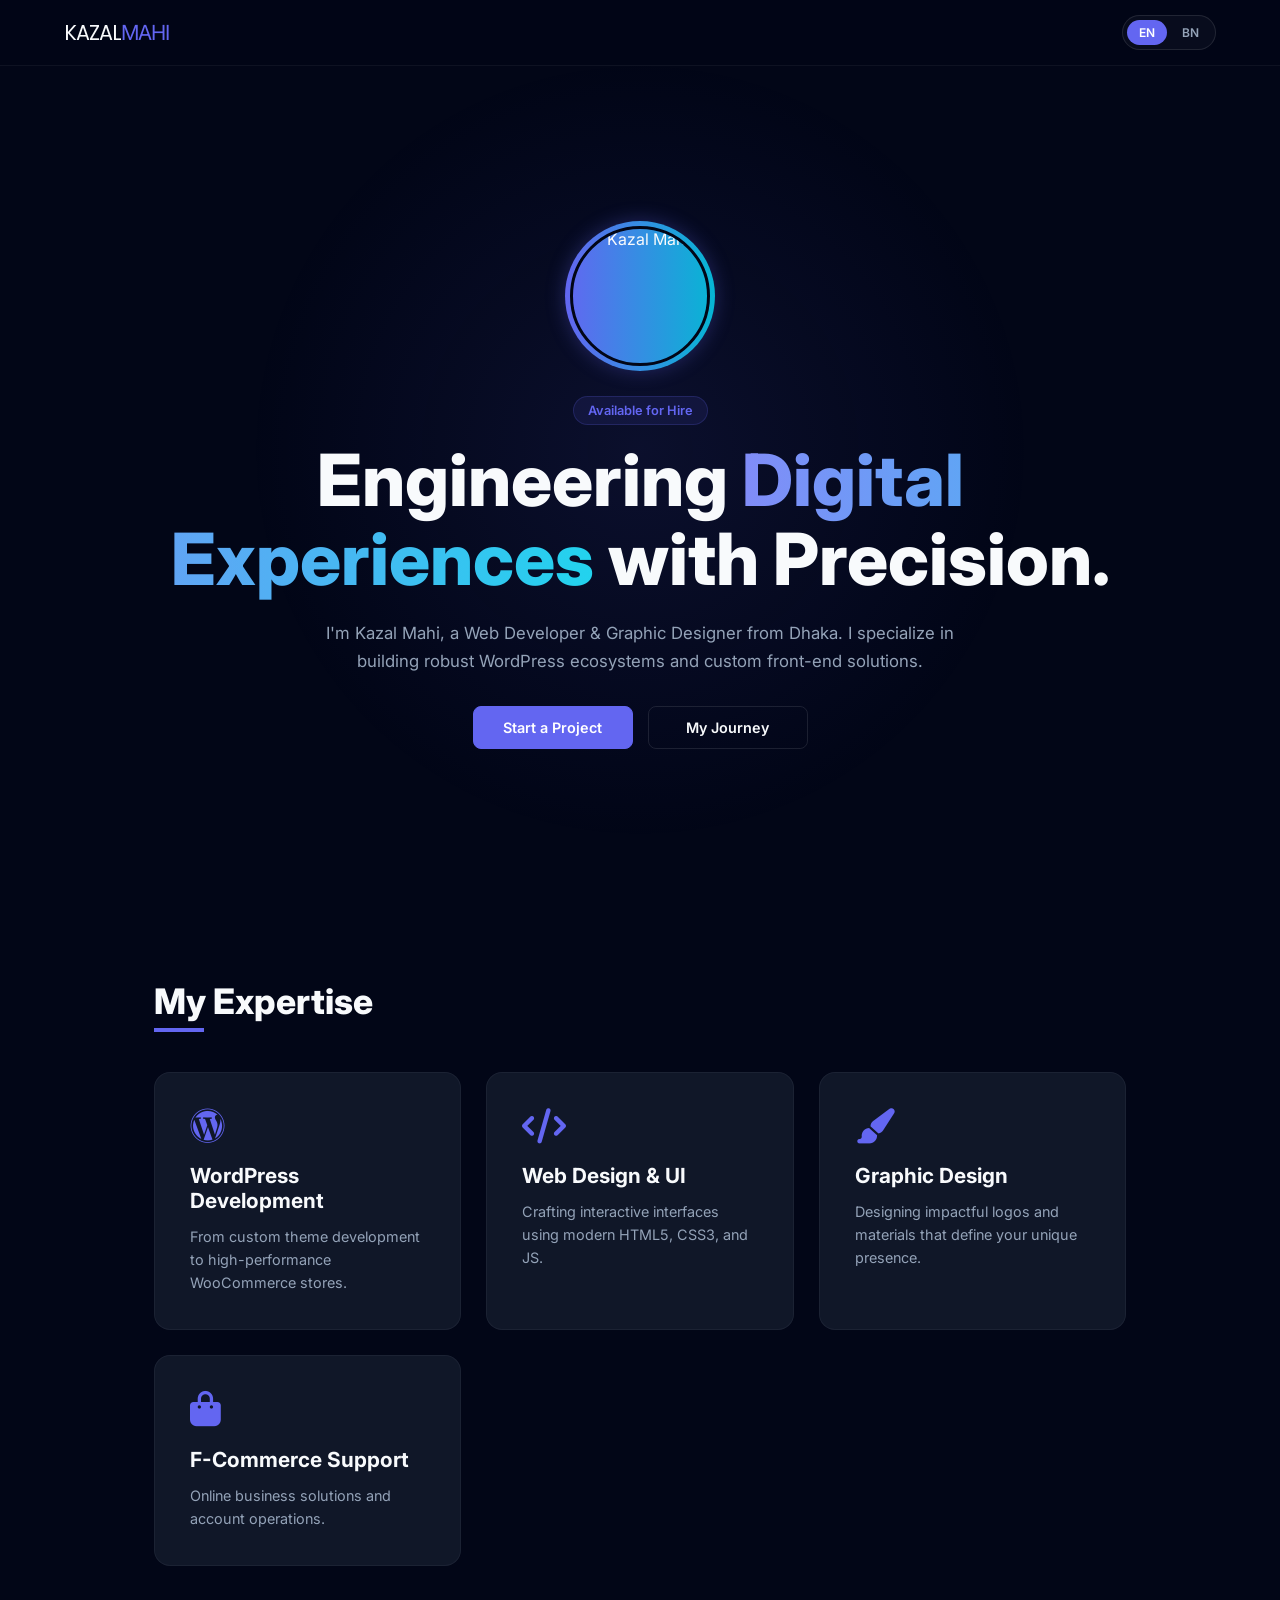
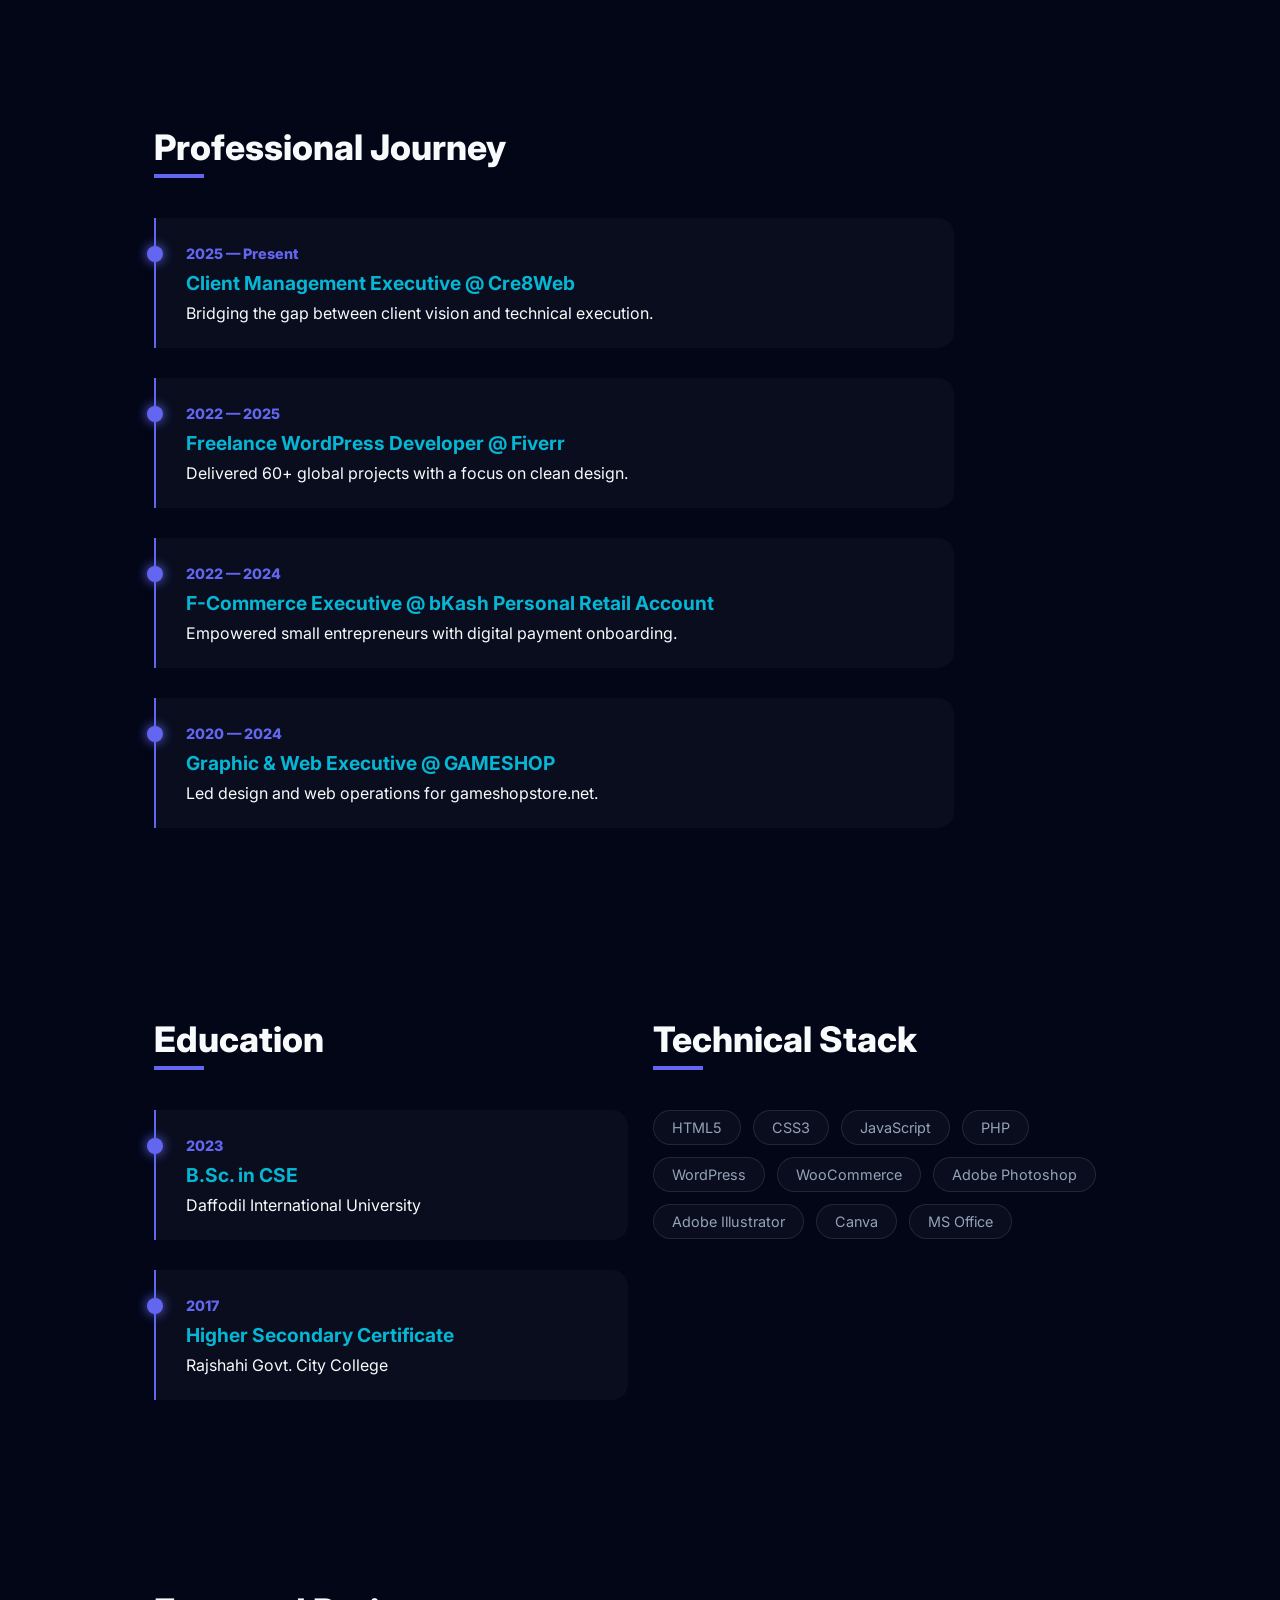
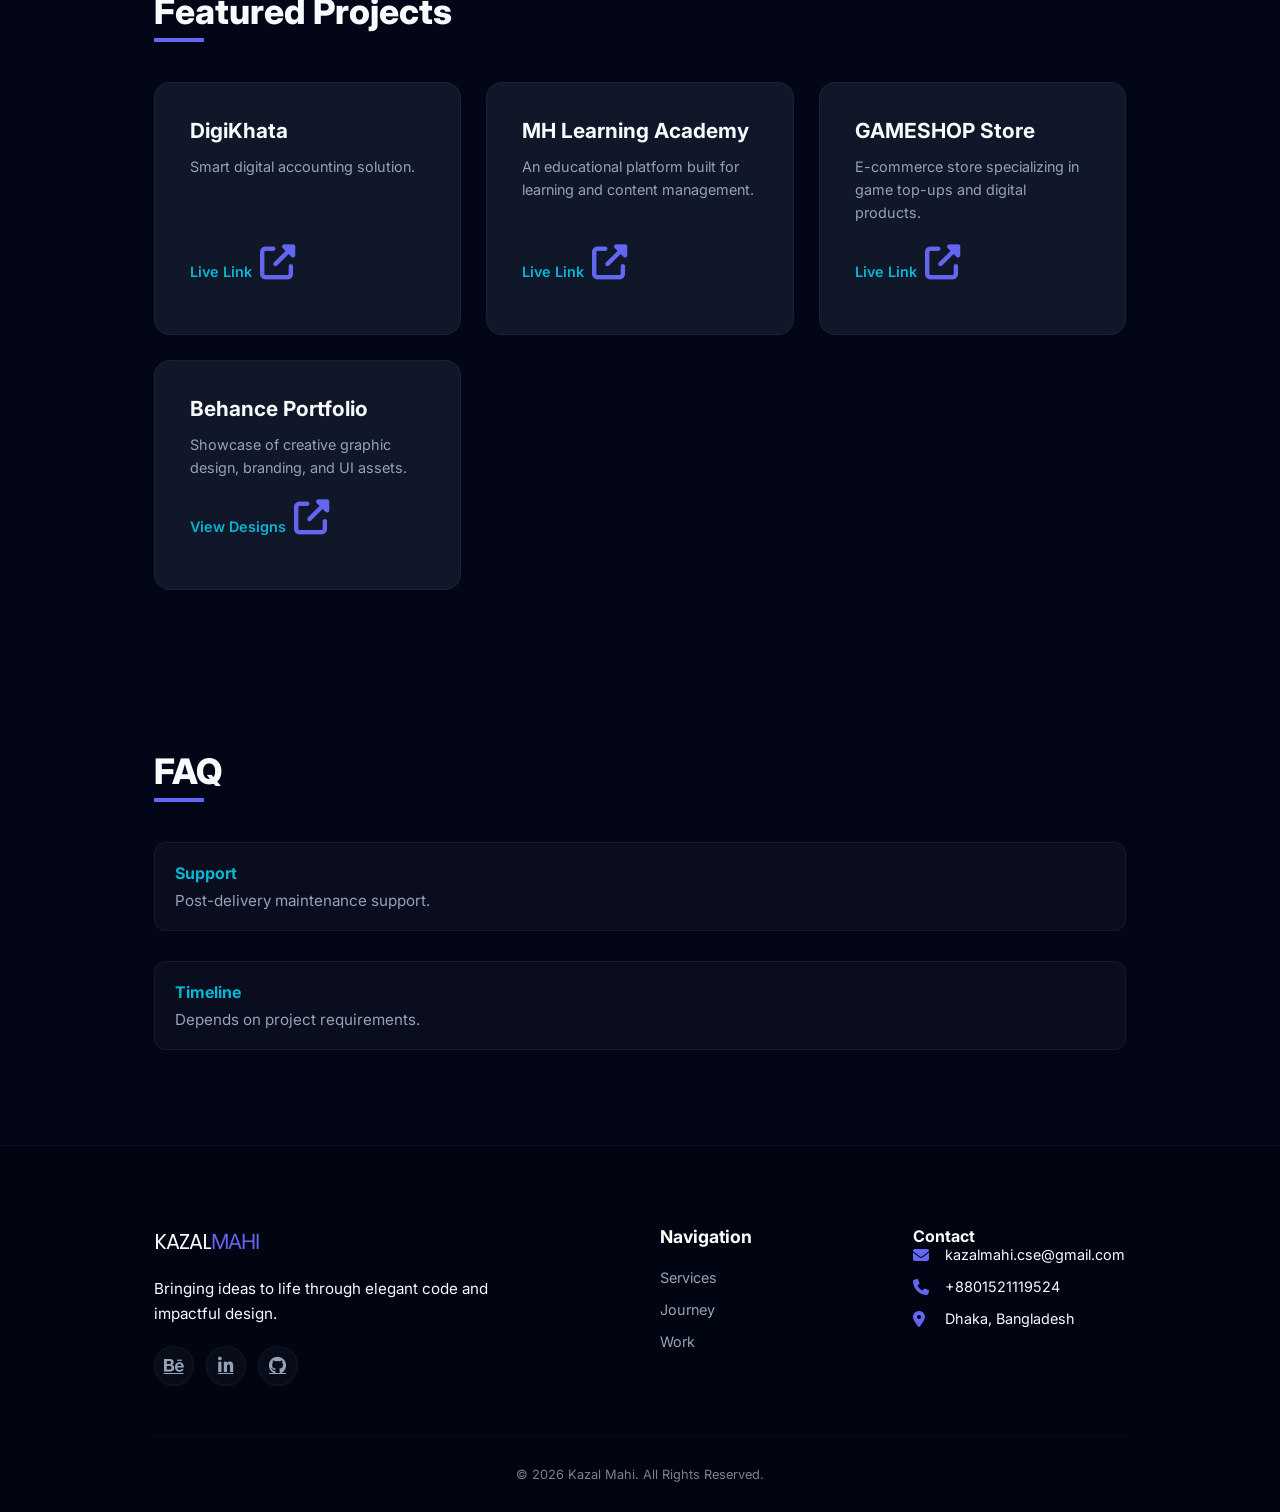
==== index.html @ 957ae542 "Update index.html" ====
<!DOCTYPE html>
<html lang="en">
<head>
    <meta charset="UTF-8">
    <meta name="viewport" content="width=device-width, initial-scale=1.0">
    <title>Kazal Mahi | Full-Stack Web Developer & Designer</title>
    <link rel="stylesheet" href="https://cdnjs.cloudflare.com/ajax/libs/font-awesome/6.4.0/css/all.min.css">
    <style>
        @import url('https://fonts.googleapis.com/css2?family=Inter:wght@300;400;600;800&family=Poppins:wght@700&display=swap');

        :root {
            --primary: #6366f1;
            --accent: #06b6d4;
            --bg-deep: #020617;
            --bg-card: rgba(30, 41, 59, 0.5);
            --text-main: #f8fafc;
            --text-dim: #94a3b8;
            --glass: rgba(255, 255, 255, 0.03);
        }

        * { margin: 0; padding: 0; box-sizing: border-box; font-family: 'Inter', sans-serif; }
        body { background-color: var(--bg-deep); color: var(--text-main); overflow-x: hidden; scroll-behavior: smooth; }

        .bg-glow {
            position: fixed; top: 0; left: 0; width: 100%; height: 100%;
            background: radial-gradient(circle at 50% 50%, rgba(99, 102, 241, 0.1) 0%, transparent 50%);
            z-index: -1; pointer-events: none;
        }

        /* --- Navigation --- */
        nav {
            position: fixed; top: 0; width: 100%; padding: 15px 5%;
            display: flex; justify-content: space-between; align-items: center;
            background: rgba(2, 6, 23, 0.9); backdrop-filter: blur(12px);
            z-index: 1000; border-bottom: 1px solid rgba(255, 255, 255, 0.05);
        }

        .logo { font-family: 'Poppins', sans-serif; font-size: 1.3rem; letter-spacing: -1px; }
        .logo span { color: var(--primary); }

        .lang-toggle { display: flex; gap: 3px; background: var(--glass); padding: 4px; border-radius: 30px; border: 1px solid rgba(255,255,255,0.1); }
        .lang-toggle button {
            background: none; border: none; color: var(--text-dim);
            padding: 5px 12px; border-radius: 25px; cursor: pointer;
            font-weight: 600; font-size: 0.75rem; transition: 0.3s;
        }
        .lang-toggle button.active { background: var(--primary); color: white; }

        /* --- Hero Section --- */
        .hero { min-height: 100vh; display: flex; flex-direction: column; justify-content: center; align-items: center; text-align: center; padding: 120px 8% 50px; }
        
        .photo-frame {
            width: 150px; height: 150px;
            border-radius: 50%;
            padding: 5px;
            background: linear-gradient(to right, var(--primary), var(--accent));
            box-shadow: 0 0 20px rgba(99, 102, 241, 0.3);
            margin-bottom: 25px;
            transition: 0.3s;
            overflow: hidden;
            display: flex; justify-content: center; align-items: center;
        }
        .photo-frame:hover { transform: scale(1.05) rotate(3deg); box-shadow: 0 0 30px rgba(99, 102, 241, 0.5); }
        .photo-frame img { width: 100%; height: 100%; border-radius: 50%; object-fit: cover; border: 3px solid var(--bg-deep); }

        .hero span.badge {
            background: rgba(99, 102, 241, 0.1); color: var(--primary);
            padding: 6px 14px; border-radius: 50px; font-weight: 600; font-size: 0.8rem;
            margin-bottom: 15px; border: 1px solid rgba(99, 102, 241, 0.2);
        }
        .hero h1 { font-size: clamp(2.2rem, 8vw, 4.5rem); line-height: 1.1; font-weight: 800; margin-bottom: 20px; }
        .gradient-text { background: linear-gradient(to right, #818cf8, #22d3ee); -webkit-background-clip: text; -webkit-text-fill-color: transparent; }
        .hero p { color: var(--text-dim); max-width: 650px; font-size: 1.05rem; margin-bottom: 30px; line-height: 1.7; }

        .btn-group { display: flex; flex-wrap: wrap; gap: 15px; justify-content: center; }
        .btn { padding: 12px 28px; border-radius: 8px; font-weight: 600; text-decoration: none; transition: 0.3s; font-size: 0.9rem; text-align: center; }
        .btn-main { background: var(--primary); color: white; border: 1px solid var(--primary); min-width: 160px; }
        .btn-outline { border: 1px solid rgba(255,255,255,0.1); color: var(--text-main); min-width: 160px; }
        .btn:hover { transform: translateY(-3px); box-shadow: 0 10px 20px rgba(99, 102, 241, 0.1); }

        /* --- Responsive Grid Adjustments --- */
        section { padding: 80px 8%; }
        h2.sec-title { font-size: 2.2rem; margin-bottom: 50px; font-weight: 800; position: relative; }
        h2.sec-title::after { content: ''; position: absolute; bottom: -10px; left: 0; width: 50px; height: 4px; background: var(--primary); }

        .grid { display: grid; grid-template-columns: repeat(auto-fit, minmax(280px, 1fr)); gap: 25px; }

        .card {
            background: var(--bg-card); padding: 35px; border-radius: 16px;
            border: 1px solid rgba(255,255,255,0.05); transition: 0.4s;
            display: flex; flex-direction: column; text-align: left;
        }
        .card:hover { border-color: var(--primary); transform: translateY(-8px); background: rgba(99, 102, 241, 0.05); }
        .card i { font-size: 2.2rem; color: var(--primary); margin-bottom: 20px; }
        .card h3 { font-size: 1.3rem; margin-bottom: 12px; color: var(--text-main); }
        .card p { color: var(--text-dim); font-size: 0.9rem; line-height: 1.6; flex-grow: 1; }
        .card-link { color: var(--accent); text-decoration: none; font-weight: 600; margin-top: 20px; font-size: 0.9rem; display: flex; align-items: center; gap: 8px; }

        .timeline { position: relative; max-width: 800px; }
        .time-box {
            padding: 25px 30px; border-left: 2px solid var(--primary);
            margin-bottom: 30px; background: var(--glass); border-radius: 0 16px 16px 0;
            position: relative;
        }
        .time-box::before {
            content: ''; position: absolute; left: -9px; top: 28px;
            width: 16px; height: 16px; background: var(--primary); border-radius: 50%;
            box-shadow: 0 0 12px var(--primary);
        }
        .time-box span.year { color: var(--primary); font-weight: 800; font-size: 0.9rem; }
        .time-box h4 { font-size: 1.2rem; margin: 8px 0; color: var(--accent); }

        .skills-container { display: flex; flex-wrap: wrap; gap: 12px; }
        .skill-tag { 
            background: var(--glass); border: 1px solid rgba(255,255,255,0.1); 
            padding: 8px 18px; border-radius: 50px; font-size: 0.9rem; color: var(--text-dim);
            transition: 0.3s;
        }
        .skill-tag:hover { border-color: var(--primary); color: white; background: rgba(99, 102, 241, 0.1); }

        /* --- FAQ Section --- */
        .faq-container { display: grid; gap: 15px; }
        .faq-item { background: var(--glass); padding: 20px; border-radius: 12px; margin-bottom: 15px; border: 1px solid rgba(255,255,255,0.05); }
        .faq-item h4 { color: var(--accent); margin-bottom: 8px; }
        .faq-item p { color: var(--text-dim); font-size: 0.95rem; }

        footer { background-color: #010411; padding: 80px 8% 30px; border-top: 1px solid rgba(255, 255, 255, 0.05); }
        .footer-grid { display: grid; grid-template-columns: repeat(auto-fit, minmax(200px, 1fr)); gap: 40px; margin-bottom: 50px; }
        .footer-about { grid-column: span 2; }
        .footer-about p { font-size: 0.95rem; line-height: 1.6; margin: 20px 0; max-width: 400px; }
        .footer-links h4 { color: white; margin-bottom: 20px; font-size: 1.1rem; }
        .footer-links ul { list-style: none; }
        .footer-links ul li { margin-bottom: 12px; }
        .footer-links ul li a { color: var(--text-dim); text-decoration: none; font-size: 0.9rem; transition: 0.3s; }
        .footer-links ul li a:hover { color: var(--primary); padding-left: 5px; }
        
        .contact-info p { display: flex; align-items: center; gap: 12px; margin-bottom: 15px; font-size: 0.9rem; }
        .contact-info i { color: var(--primary); font-size: 1rem; width: 20px; }

        .socials { display: flex; gap: 12px; margin-top: 20px; }
        .socials a {
            color: var(--text-dim); font-size: 1.1rem; width: 40px; height: 40px;
            border-radius: 50%; background: var(--glass); display: flex;
            align-items: center; justify-content: center; transition: 0.3s;
            border: 1px solid rgba(255,255,255,0.05);
        }
        .socials a:hover { background: var(--primary); color: white; transform: translateY(-3px); }

        .footer-bottom { text-align: center; padding-top: 30px; border-top: 1px solid rgba(255, 255, 255, 0.05); font-size: 0.8rem; opacity: 0.5; }

        /* --- MEDIA QUERIES (রেসপন্সিভনেস নিশ্চিত করার জন্য) --- */
        @media (min-width: 1024px) {
            .hero, section, footer { padding-left: 12%; padding-right: 12%; }
        }

        @media (max-width: 768px) {
            section { padding: 60px 6%; }
            .hero { padding-top: 100px; }
            .hero h1 { font-size: 2.5rem; }
            .hero p { font-size: 1rem; }
            .photo-frame { width: 130px; height: 130px; }
            .btn { width: 100%; min-width: unset; }
            .btn-group { flex-direction: column; width: 100%; max-width: 300px; }
            .footer-about { grid-column: span 1; }
            .footer-grid { grid-template-columns: 1fr; gap: 30px; }
            h2.sec-title { font-size: 1.8rem; }
        }

        @media (max-width: 480px) {
            nav { padding: 15px 4%; }
            .logo { font-size: 1.1rem; }
            .card { padding: 25px; }
            .time-box { padding: 20px 20px; }
        }
    </style>
</head>
<body>

    <div class="bg-glow"></div>

    <nav>
        <div class="logo">KAZAL<span>MAHI</span></div>
        <div class="lang-toggle">
            <button id="btn-en" class="active">EN</button>
            <button id="btn-bn">BN</button>
        </div>
    </nav>

    <section class="hero">
        <div class="photo-frame">
            <img src="https://i.postimg.cc/g2x5xKJd/Kazal_Mahi.webp" alt="Kazal Mahi">
        </div>
        <span class="badge" data-en="Available for Hire" data-bn="কাজের জন্য উপলব্ধ">Available for Hire</span>
        <h1 data-en="Engineering <span class='gradient-text'>Digital Experiences</span> with Precision." 
            data-bn="নির্ভুলতার সাথে <span class='gradient-text'>ডিজিটাল অভিজ্ঞতা</span> তৈরি করছি।">
            Engineering <span class='gradient-text'>Digital Experiences</span> with Precision.
        </h1>
        <p data-en="I'm Kazal Mahi, a Web Developer & Graphic Designer from Dhaka. I specialize in building robust WordPress ecosystems and custom front-end solutions."
           data-bn="আমি কাজল মাহি, ঢাকা ভিত্তিক একজন ওয়েব ডেভেলপার এবং গ্রাফিক ডিজাইনার। আমি শক্তিশালী ওয়ার্ডপ্রেস ইকোসিস্টেম এবং কাস্টম ফ্রন্ট-এন্ড সলিউশন তৈরিতে বিশেষজ্ঞ।">
            I'm Kazal Mahi, a Web Developer & Graphic Designer from Dhaka. I specialize in building robust WordPress ecosystems and custom front-end solutions.
        </p>
        <div class="btn-group">
            <a href="#contact" class="btn btn-main" data-en="Start a Project" data-bn="প্রজেক্ট শুরু করুন">Start a Project</a>
            <a href="#experience" class="btn btn-outline" data-en="My Journey" data-bn="আমার যাত্রা">My Journey</a>
        </div>
    </section>

    <section id="services">
        <h2 class="sec-title" data-en="My Expertise" data-bn="আমার দক্ষতা">My Expertise</h2>
        <div class="grid">
            <div class="card">
                <i class="fab fa-wordpress"></i>
                <h3 data-en="WordPress Development" data-bn="ওয়ার্ডপ্রেস ডেভেলপমেন্ট">WordPress Development</h3>
                <p data-en="Custom theme development, customization, and high-performance WooCommerce stores." data-bn="কাস্টম থিম ডেভেলপমেন্ট, কাস্টমাইজেশন এবং হাই-পারফরম্যান্স উ-কমার্স স্টোর তৈরি।">From custom theme development to high-performance WooCommerce stores.</p>
            </div>
            <div class="card">
                <i class="fas fa-code"></i>
                <h3 data-en="Web Design & UI" data-bn="ওয়েব ডিজাইন ও ইউআই">Web Design & UI</h3>
                <p data-en="Responsive interfaces using HTML5, CSS3, and JavaScript with modern design trends." data-bn="এইচটিএমএল, সিএসএস এবং জাভাস্ক্রিপ্ট ব্যবহার করে আধুনিক ট্রেন্ড অনুযায়ী রেসপন্সিভ ডিজাইন।">Crafting interactive interfaces using modern HTML5, CSS3, and JS.</p>
            </div>
            <div class="card">
                <i class="fas fa-paint-brush"></i>
                <h3 data-en="Graphic Design" data-bn="গ্রাফিক ডিজাইন">Graphic Design</h3>
                <p data-en="Designing logos, social media banners, and impactful branding identities." data-bn="লোগো, সোশ্যাল মিডিয়া ব্যানার এবং ব্র্যান্ডিং আইডেন্টিটি ডিজাইন।">Designing impactful logos and materials that define your unique presence.</p>
            </div>
            <div class="card">
                <i class="fas fa-shopping-bag"></i>
                <h3 data-en="F-Commerce Support" data-bn="এফ-কমার্স সাপোর্ট">F-Commerce Support</h3>
                <p data-en="Online business solutions, account operations & Facebook Ads management." data-bn="অনলাইন ব্যবসার সমাধান, অ্যাকাউন্ট পরিচালনা এবং ফেসবুক বিজ্ঞাপন ব্যবস্থাপনা।">Online business solutions and account operations.</p>
            </div>
        </div>
    </section>

    <section id="experience">
        <h2 class="sec-title" data-en="Professional Journey" data-bn="পেশাদার যাত্রা">Professional Journey</h2>
        <div class="timeline">
            <div class="time-box">
                <span class="year">2025 — Present</span>
                <h4 data-en="Client Management Executive @ Cre8Web" data-bn="ক্লায়েন্ট ম্যানেজমেন্ট এক্সিকিউটিভ @ Cre8Web">Client Management Executive @ Cre8Web</h4>
                <p data-en="Bridging the gap between client vision and technical execution." data-bn="ক্লায়েন্টের পরিকল্পনা এবং টেকনিক্যাল টিমের কাজের মধ্যে সমন্বয়।">Bridging the gap between client vision and technical execution.</p>
            </div>
            <div class="time-box">
                <span class="year">2022 — 2025</span>
                <h4 data-en="Freelance WordPress Developer @ Fiverr" data-bn="ফ্রিল্যান্স ওয়ার্ডপ্রেস ডেভেলপার @ ফাইভার">Freelance WordPress Developer @ Fiverr</h4>
                <p data-en="Delivered 100+ global projects with a focus on clean design." data-bn="ক্লিন ডিজাইনের ওপর ফোকাস করে ৬০+ বৈশ্বিক প্রোজেক্ট সম্পন্ন করেছি।">Delivered 60+ global projects with a focus on clean design.</p>
            </div>
            <div class="time-box">
                <span class="year">2022 — 2024</span>
                <h4 data-en="F-Commerce Executive @ bKash Personal Retail Account" data-bn="এফ-কমার্স এক্সিকিউটিভ @ বিকাশ">F-Commerce Executive @ bKash Personal Retail Account</h4>
                <p data-en="Empowered small entrepreneurs with digital payment onboarding." data-bn="ক্ষুদ্র উদ্যোক্তাদের ডিজিটাল পেমেন্ট সেটআপে সরাসরি সহায়তা করেছি।">Empowered small entrepreneurs with digital payment onboarding.</p>
            </div>
            <div class="time-box">
                <span class="year">2020 — 2024</span>
                <h4 data-en="Graphic & Web Executive @ GAMESHOP" data-bn="গ্রাফিক ও ওয়েব এক্সিকিউটিভ @ গেমশপ">Graphic & Web Executive @ GAMESHOP</h4>
                <p data-en="Led design and web operations for gameshopstore.net." data-bn="গেমশপ স্টোরের ডিজাইন এবং ওয়েব অপারেশন পরিচালনা।">Led design and web operations for gameshopstore.net.</p>
            </div>
        </div>
    </section>

    <section id="education">
        <div class="grid">
            <div class="edu-side">
                <h2 class="sec-title" data-en="Education" data-bn="শিক্ষা">Education</h2>
                <div class="time-box">
                    <span class="year">2023</span>
                    <h4 data-en="B.Sc. in CSE" data-bn="বি.এস.সি ইন সিএসই">B.Sc. in CSE</h4>
                    <p>Daffodil International University</p>
                </div>
                <div class="time-box">
                    <span class="year">2017</span>
                    <h4 data-en="Higher Secondary Certificate" data-bn="উচ্চ মাধ্যমিক সার্টিফিকেট">Higher Secondary Certificate</h4>
                    <p>Rajshahi Govt. City College</p>
                </div>
            </div>
            <div class="skill-side">
                <h2 class="sec-title" data-en="Technical Stack" data-bn="টেকনিক্যাল স্কিল">Technical Stack</h2>
                <div class="skills-container">
                    <span class="skill-tag">HTML5</span>
                    <span class="skill-tag">CSS3</span>
                    <span class="skill-tag">JavaScript</span>
                    <span class="skill-tag">PHP</span>
                    <span class="skill-tag">WordPress</span>
                    <span class="skill-tag">WooCommerce</span>
                    <span class="skill-tag">Adobe Photoshop</span>
                    <span class="skill-tag">Adobe Illustrator</span>
                    <span class="skill-tag">Canva</span>
                    <span class="skill-tag">MS Office</span>
                </div>
            </div>
        </div>
    </section>

    <section id="projects">
        <h2 class="sec-title" data-en="Featured Projects" data-bn="সেরা প্রজেক্ট সমূহ">Featured Projects</h2>
        <div class="grid">
            <div class="card">
                <h3>DigiKhata</h3>
                <p data-en="A custom PHP-based smart digital accounting solution for businesses." data-bn="আপনার ব্যবসার জন্য একটি কাস্টম পিএইচপি ভিত্তিক ডিজিটাল ও স্মার্ট সমাধান।">Smart digital accounting solution.</p>
                <a href="https://DigiKhata.pro.bd" target="_blank" class="card-link">Live Link <i class="fas fa-external-link-alt"></i></a>
            </div>
            <div class="card">
                <h3>MH Learning Academy</h3>
                <p data-en="An educational platform built for learning and content management." data-bn="শিক্ষা বিষয়ক প্ল্যাটফর্ম।">An educational platform built for learning and content management.</p>
                <a href="https://mhlearningacademy.com" target="_blank" class="card-link">Live Link <i class="fas fa-external-link-alt"></i></a>
            </div>
            <div class="card">
                <h3>GAMESHOP Store</h3>
                <p data-en="E-commerce store specializing in game top-ups and digital products." data-bn="গেম টপ-আপ এবং ডিজিটাল পণ্যের ই-কমার্স।">E-commerce store specializing in game top-ups and digital products.</p>
                <a href="https://gameshopstore.net" target="_blank" class="card-link">Live Link <i class="fas fa-external-link-alt"></i></a>
            </div>
            <div class="card">
                <h3>Behance Portfolio</h3>
                <p data-en="Showcase of creative graphic design, branding, and UI assets." data-bn="গ্রাফিক ডিজাইন এবং ইউআই অ্যাসেট।">Showcase of creative graphic design, branding, and UI assets.</p>
                <a href="https://behance.com/kazalmahi" target="_blank" class="card-link">View Designs <i class="fas fa-external-link-alt"></i></a>
            </div>
        </div>
    </section>

    <section id="faq">
        <h2 class="sec-title" data-en="Common Questions" data-bn="সাধারণ প্রশ্ন">FAQ</h2>
        <div class="faq-container">
            <div class="faq-item">
                <h4 data-en="Do you provide support after project completion?" data-bn="আপনি কি প্রজেক্টের পরে সাপোর্ট দেন?">Support</h4>
                <p data-en="Yes, I provide technical support and maintenance after delivery." data-bn="হ্যাঁ, প্রজেক্ট ডেলিভারি করার পর আমি টেকনিক্যাল সাপোর্ট ও রক্ষণাবেক্ষণ সেবা প্রদান করি।">Post-delivery maintenance support.</p>
            </div>
            <div class="faq-item">
                <h4 data-en="How long does it take to build a website?" data-bn="একটি ওয়েবসাইট তৈরি করতে কতদিন সময় লাগে?">Timeline</h4>
                <p data-en="It depends on complexity, but usually, it takes 5-10 days." data-bn="এটি জটিলতার ওপর নির্ভর করে, তবে সাধারণত ৫-১০ দিন সময় লাগে।">Depends on project requirements.</p>
            </div>
        </div>
    </section>

    <footer id="contact">
        <div class="footer-grid">
            <div class="footer-about">
                <div class="logo">KAZAL<span>MAHI</span></div>
                <p data-en="Bringing ideas to life through elegant code and impactful design."
                   data-bn="চমৎকার কোডিং এবং ডিজাইনের মাধ্যমে আইডিয়াকে বাস্তবে রূপান্তর করি।">
                   Bringing ideas to life through elegant code and impactful design.
                </p>
                <div class="socials">
                    <a href="https://behance.com/kazalmahi" target="_blank"><i class="fab fa-behance"></i></a>
                    <a href="#"><i class="fab fa-linkedin-in"></i></a>
                    <a href="#"><i class="fab fa-github"></i></a>
                </div>
            </div>
            <div class="footer-links">
                <h4 data-en="Navigation" data-bn="ন্যাভিগেশন">Navigation</h4>
                <ul>
                    <li><a href="#services" data-en="Services" data-bn="পরিষেবা">Services</a></li>
                    <li><a href="#experience" data-en="Journey" data-bn="যাত্রা">Journey</a></li>
                    <li><a href="#projects" data-en="Work" data-bn="কাজ">Work</a></li>
                </ul>
            </div>
            <div class="contact-info">
                <h4 data-en="Contact" data-bn="যোগাযোগ">Contact</h4>
                <p><i class="fas fa-envelope"></i> kazalmahi.cse@gmail.com</p>
                <p><i class="fas fa-phone"></i> +8801521119524</p>
                <p><i class="fas fa-map-marker-alt"></i> Dhaka, Bangladesh</p>
            </div>
        </div>
        <div class="footer-bottom">
            <p>&copy; <span id="year"></span> Kazal Mahi. All Rights Reserved.</p>
        </div>
    </footer>

    <script>
        const btnEn = document.getElementById('btn-en');
        const btnBn = document.getElementById('btn-bn');
        const content = (lang) => {
            document.querySelectorAll('[data-en]').forEach(el => {
                el.innerHTML = el.getAttribute(`data-${lang}`);
            });
        };
        btnEn.addEventListener('click', () => {
            btnEn.classList.add('active'); btnBn.classList.remove('active');
            content('en');
        });
        btnBn.addEventListener('click', () => {
            btnBn.classList.add('active'); btnEn.classList.remove('active');
            content('bn');
        });
        document.getElementById('year').textContent = new Date().getFullYear();
    </script>
</body>
</html>
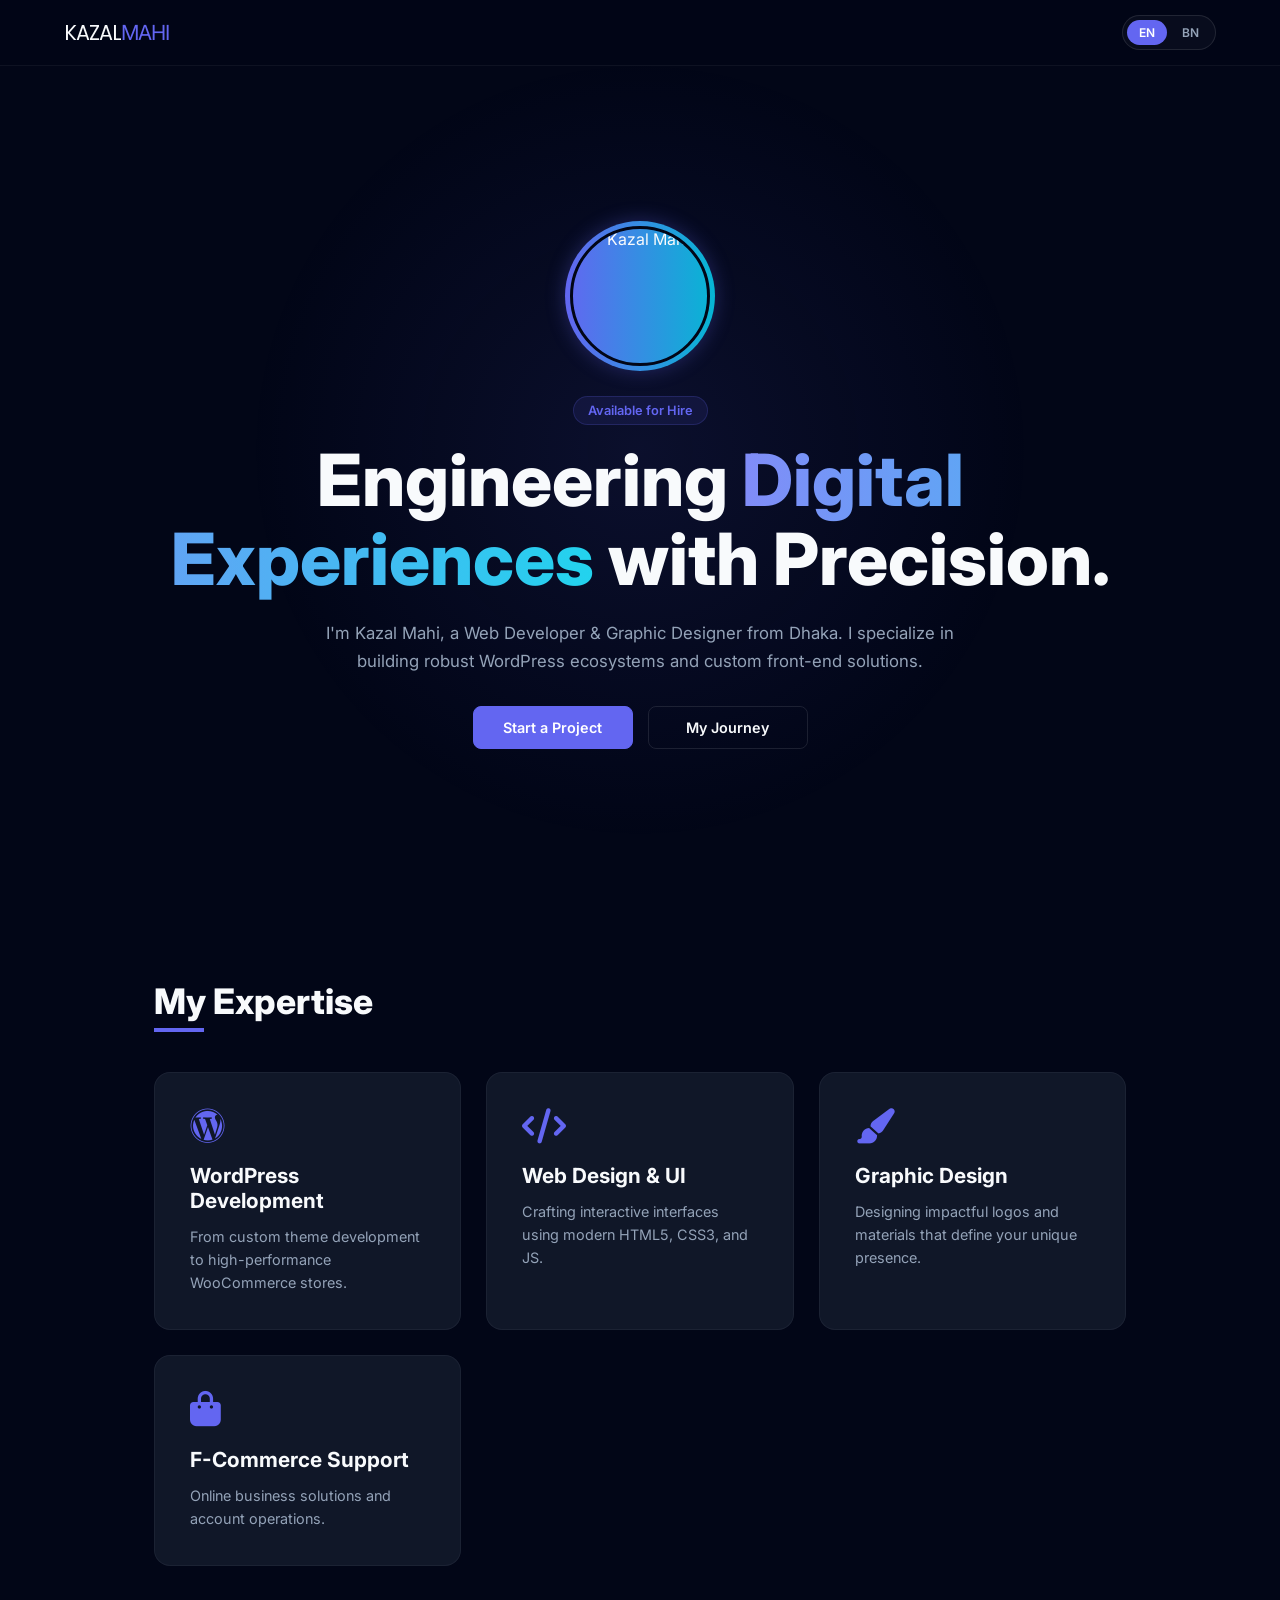
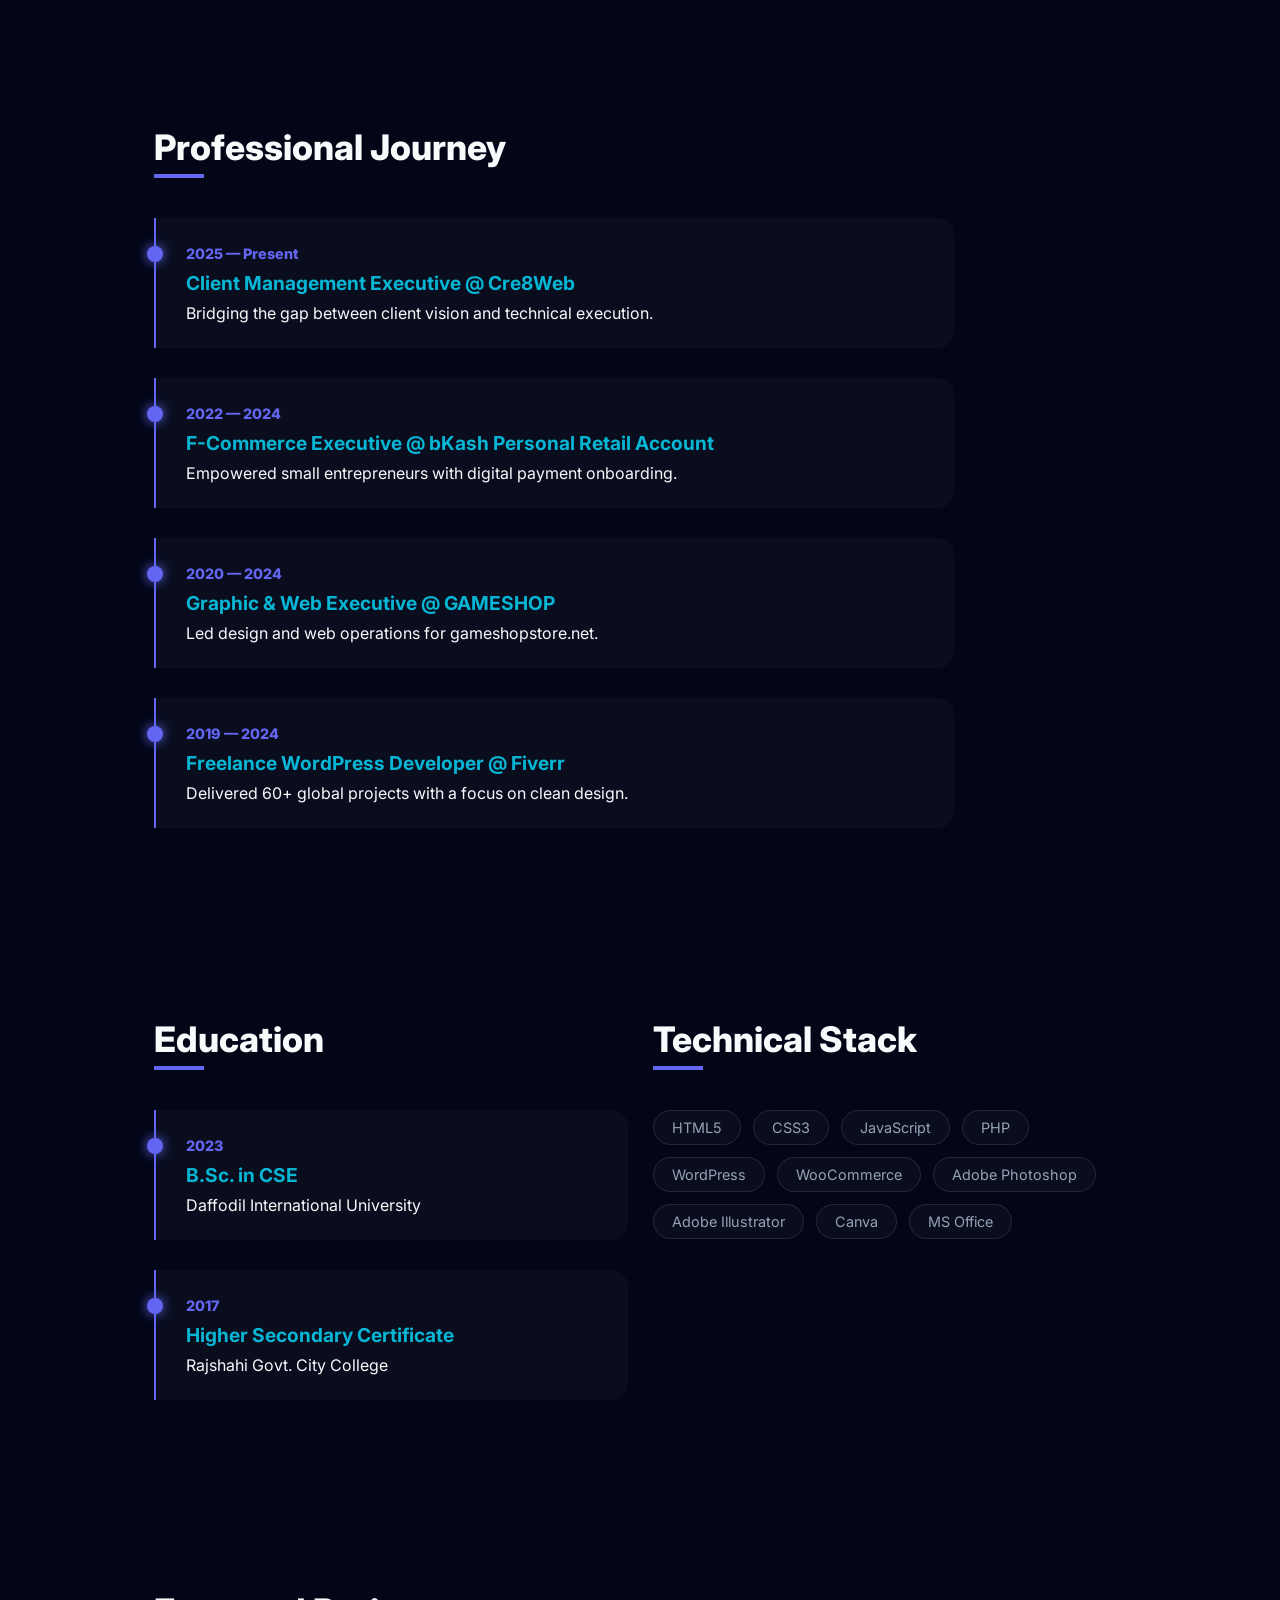
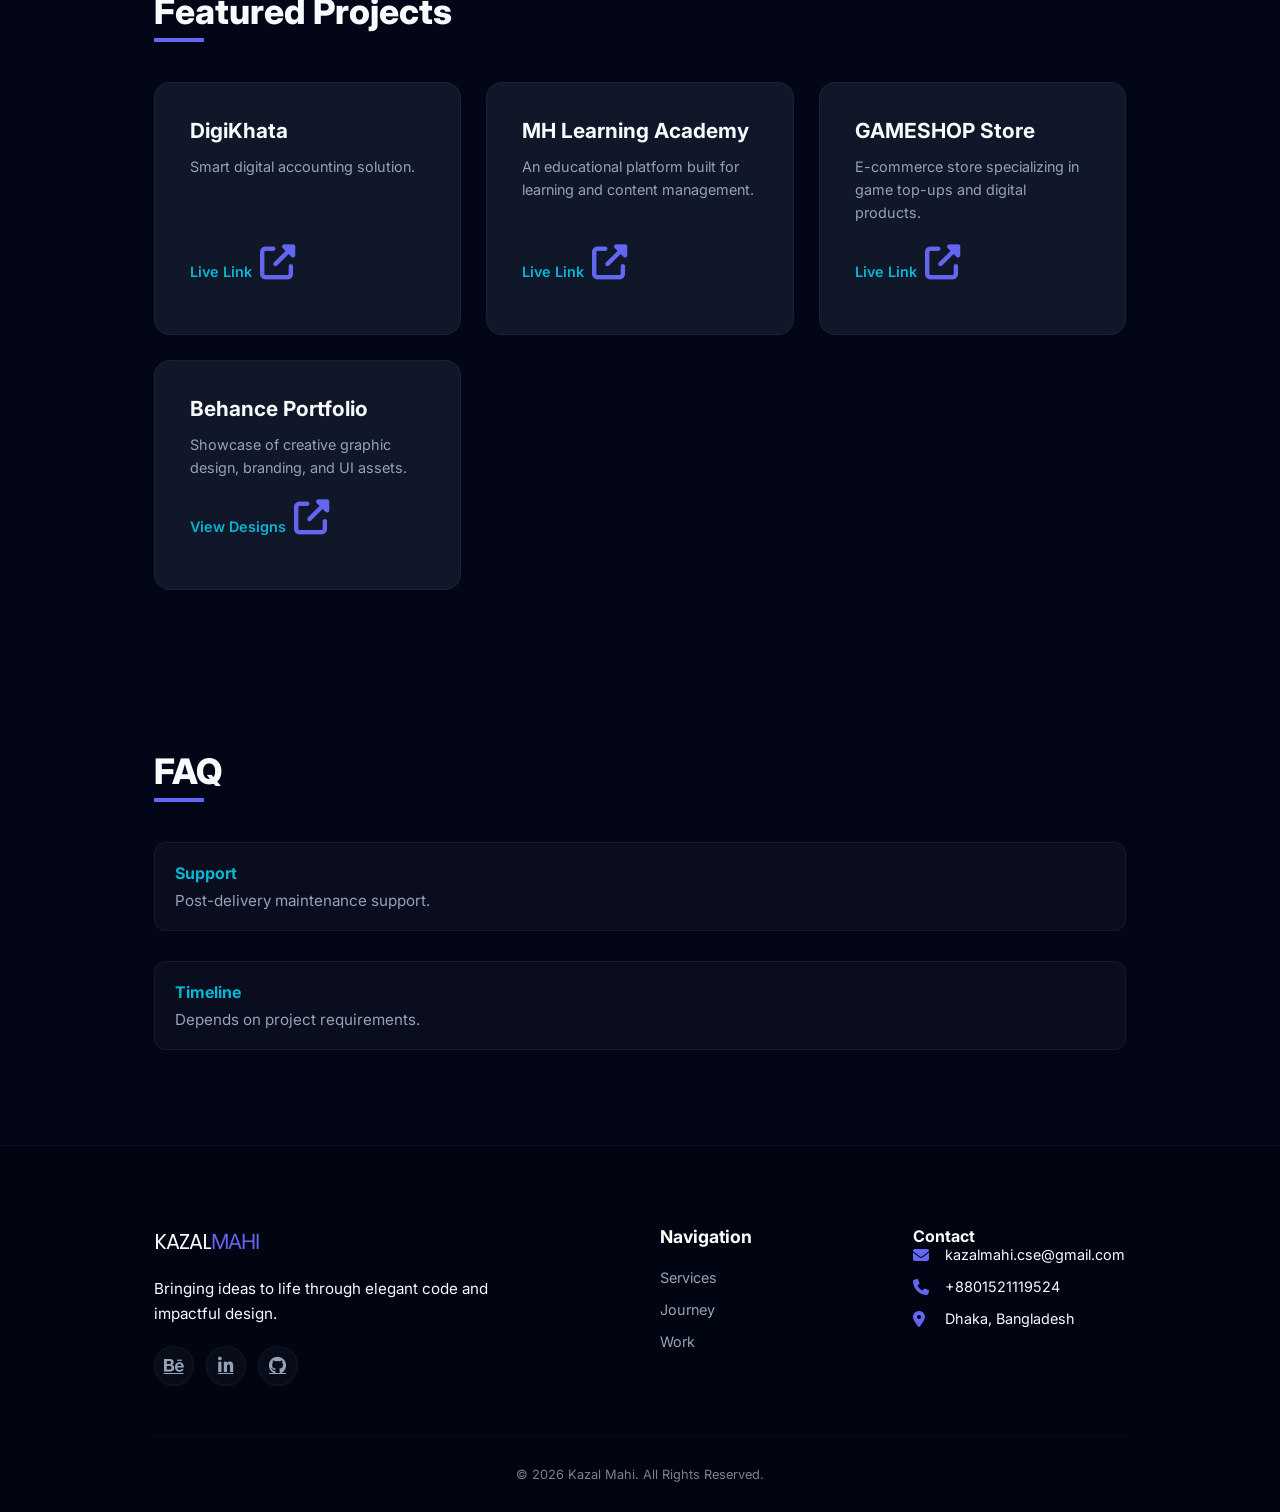
==== commit adc46e4a: "Update index.html" ====
--- a/index.html
+++ b/index.html
@@ -239,11 +239,7 @@
                 <h4 data-en="Client Management Executive @ Cre8Web" data-bn="ক্লায়েন্ট ম্যানেজমেন্ট এক্সিকিউটিভ @ Cre8Web">Client Management Executive @ Cre8Web</h4>
                 <p data-en="Bridging the gap between client vision and technical execution." data-bn="ক্লায়েন্টের পরিকল্পনা এবং টেকনিক্যাল টিমের কাজের মধ্যে সমন্বয়।">Bridging the gap between client vision and technical execution.</p>
             </div>
-            <div class="time-box">
-                <span class="year">2022 — 2025</span>
-                <h4 data-en="Freelance WordPress Developer @ Fiverr" data-bn="ফ্রিল্যান্স ওয়ার্ডপ্রেস ডেভেলপার @ ফাইভার">Freelance WordPress Developer @ Fiverr</h4>
-                <p data-en="Delivered 100+ global projects with a focus on clean design." data-bn="ক্লিন ডিজাইনের ওপর ফোকাস করে ৬০+ বৈশ্বিক প্রোজেক্ট সম্পন্ন করেছি।">Delivered 60+ global projects with a focus on clean design.</p>
-            </div>
+           
             <div class="time-box">
                 <span class="year">2022 — 2024</span>
                 <h4 data-en="F-Commerce Executive @ bKash Personal Retail Account" data-bn="এফ-কমার্স এক্সিকিউটিভ @ বিকাশ">F-Commerce Executive @ bKash Personal Retail Account</h4>
@@ -253,6 +249,11 @@
                 <span class="year">2020 — 2024</span>
                 <h4 data-en="Graphic & Web Executive @ GAMESHOP" data-bn="গ্রাফিক ও ওয়েব এক্সিকিউটিভ @ গেমশপ">Graphic & Web Executive @ GAMESHOP</h4>
                 <p data-en="Led design and web operations for gameshopstore.net." data-bn="গেমশপ স্টোরের ডিজাইন এবং ওয়েব অপারেশন পরিচালনা।">Led design and web operations for gameshopstore.net.</p>
+            </div>
+             <div class="time-box">
+                <span class="year">2019 — 2024</span>
+                <h4 data-en="Freelance WordPress Developer @ Fiverr" data-bn="ফ্রিল্যান্স ওয়ার্ডপ্রেস ডেভেলপার @ ফাইভার">Freelance WordPress Developer @ Fiverr</h4>
+                <p data-en="Delivered 100+ global projects with a focus on clean design." data-bn="ক্লিন ডিজাইনের ওপর ফোকাস করে ৬০+ বৈশ্বিক প্রোজেক্ট সম্পন্ন করেছি।">Delivered 60+ global projects with a focus on clean design.</p>
             </div>
         </div>
     </section>
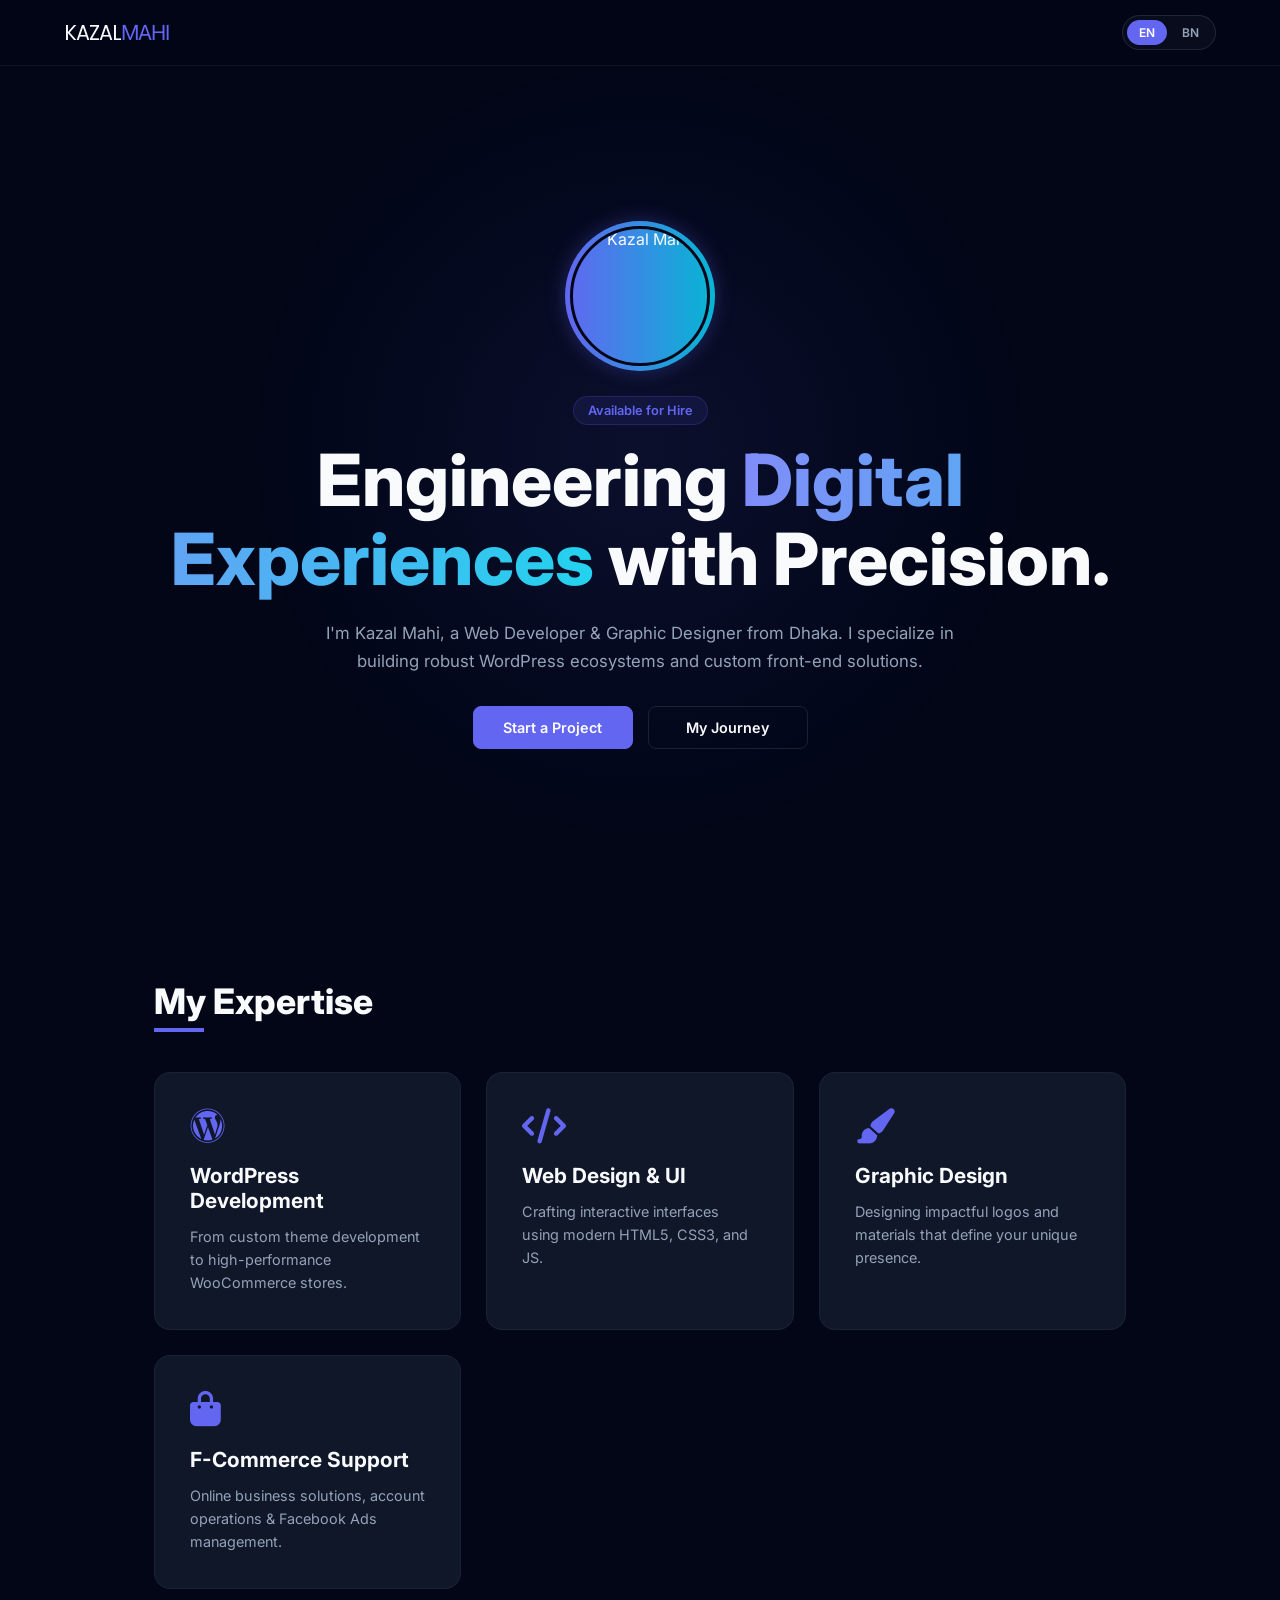
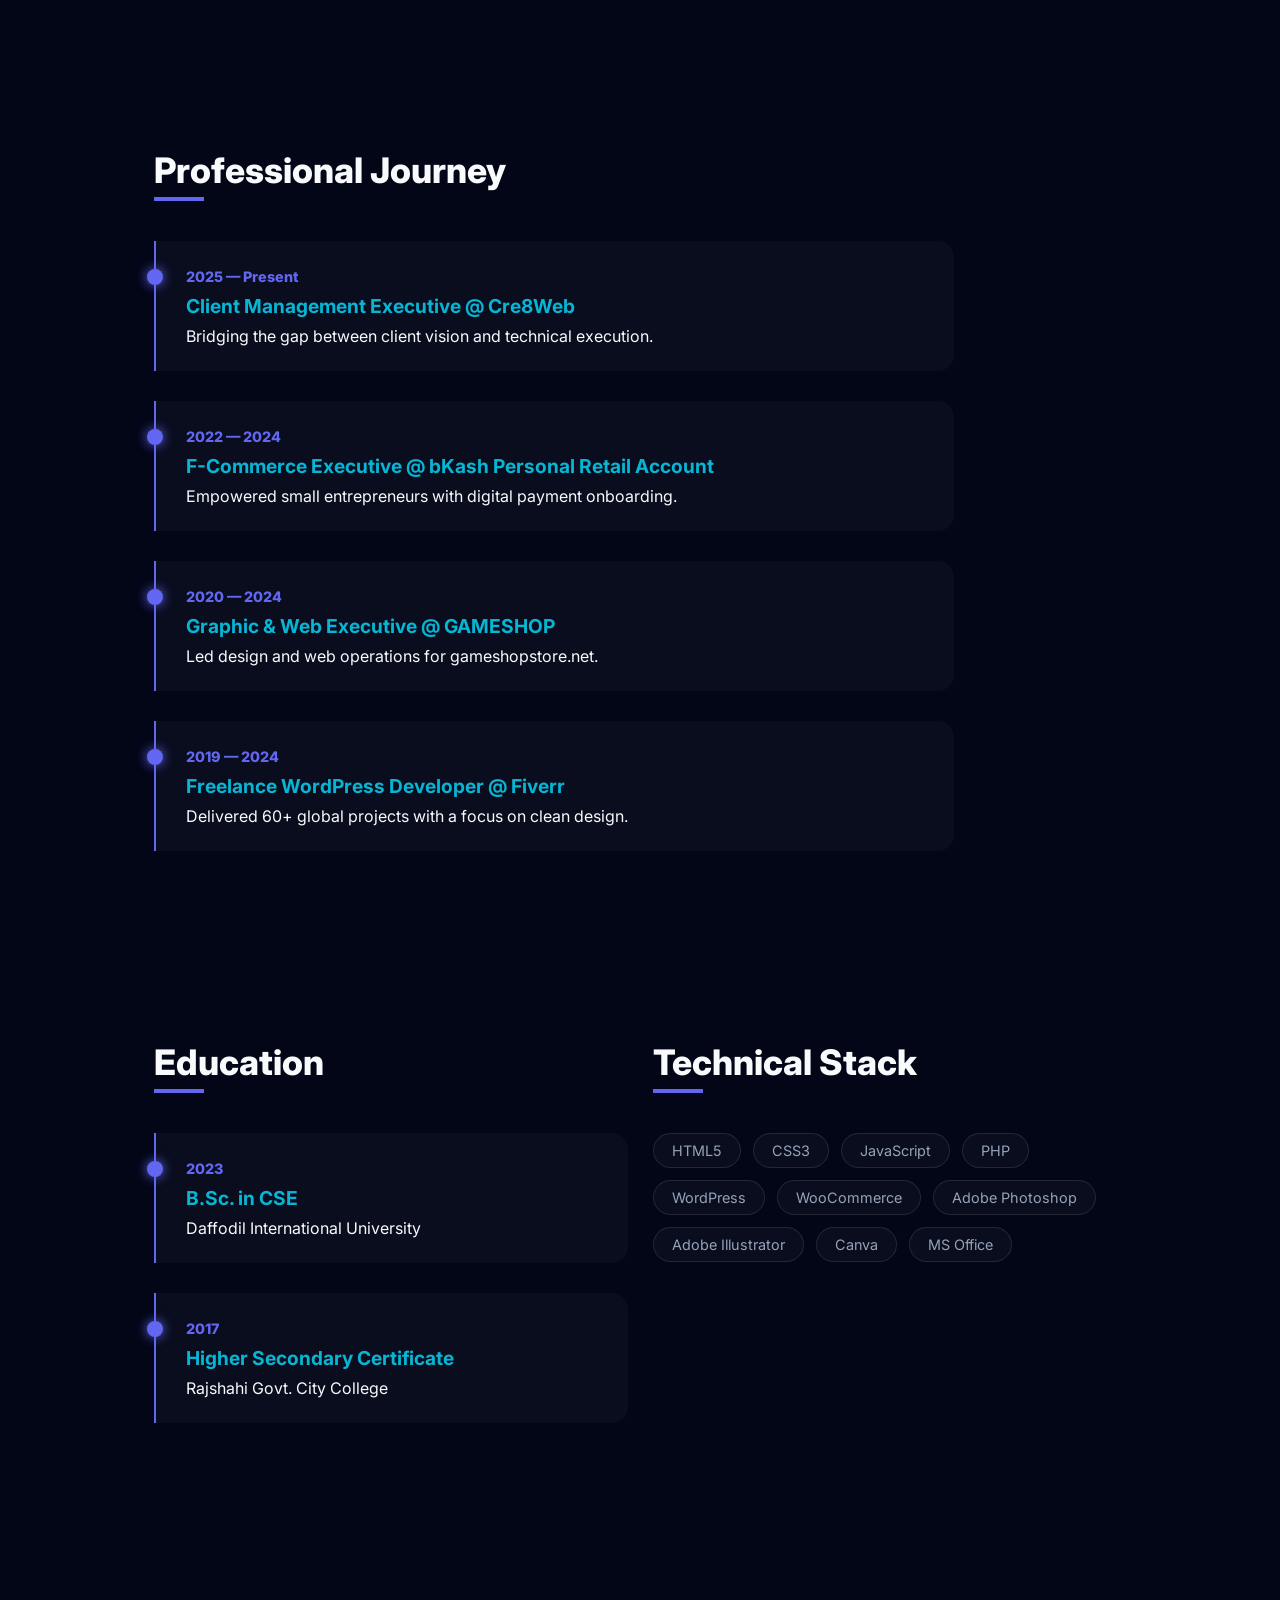
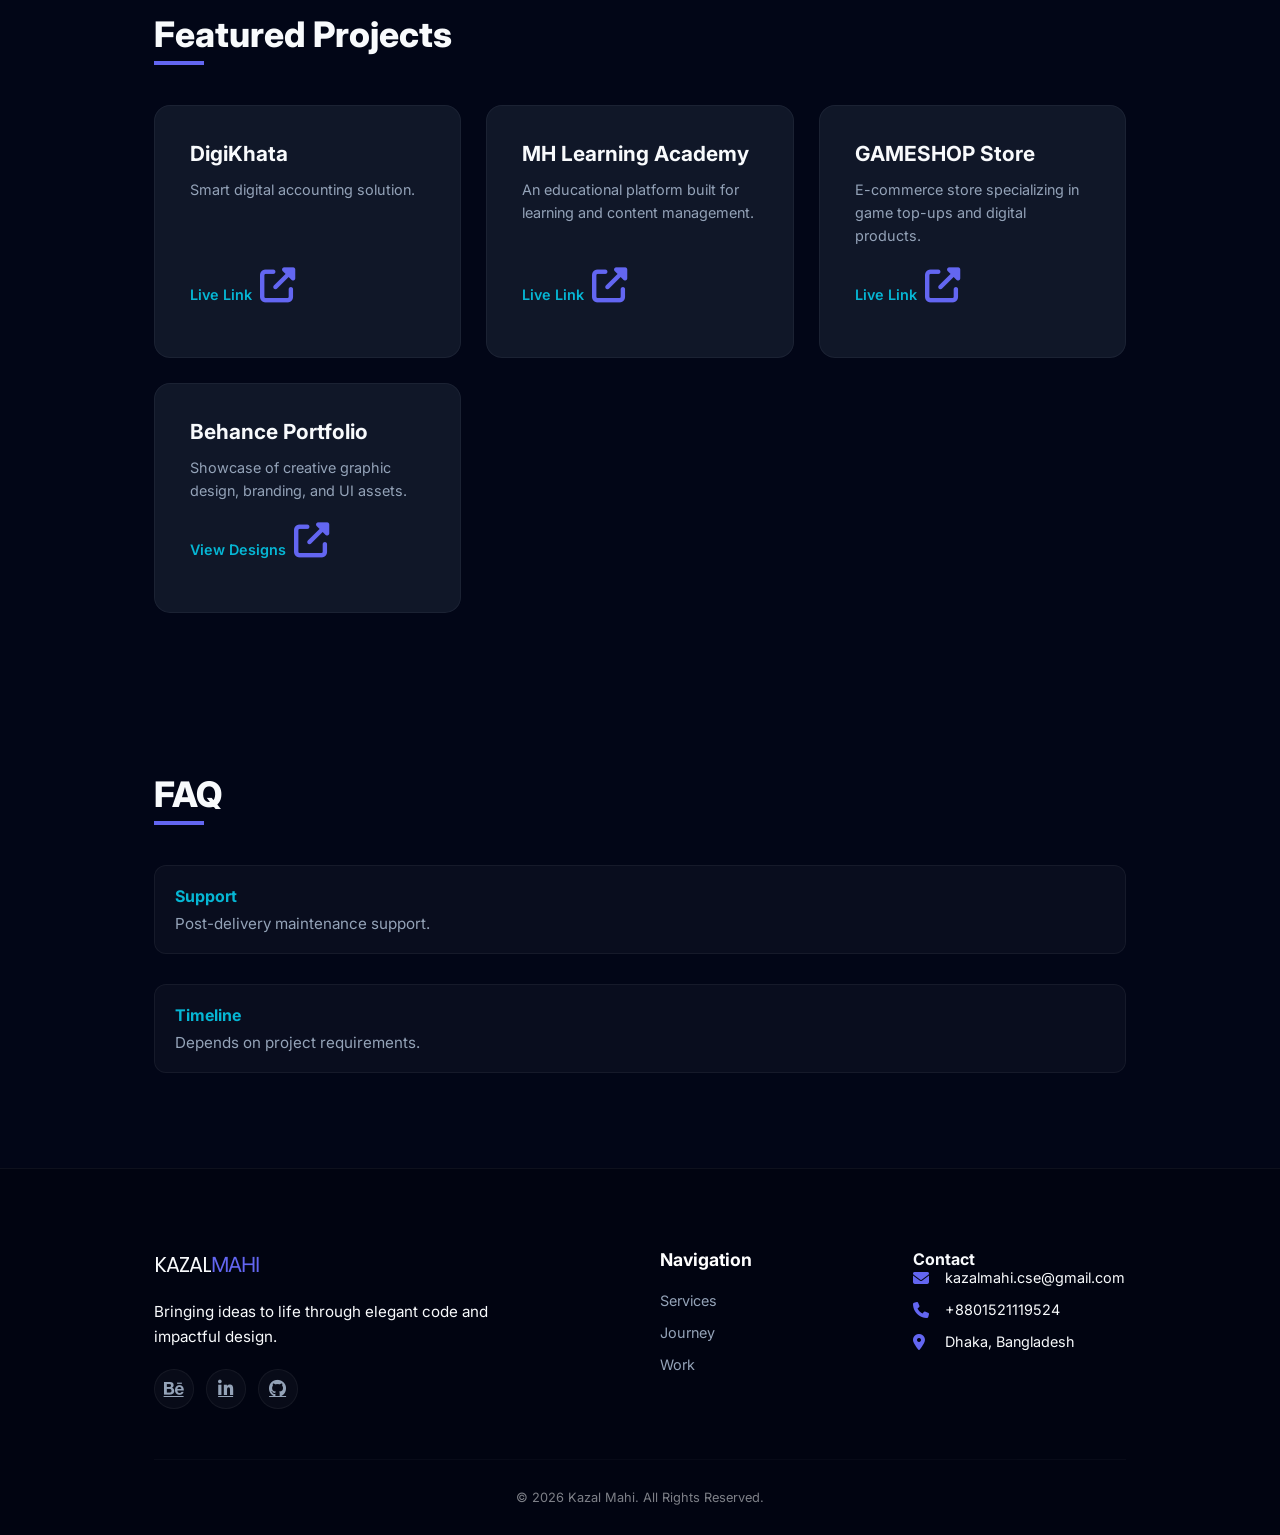
==== commit 815f002d: "Update index.html" ====
--- a/index.html
+++ b/index.html
@@ -226,7 +226,7 @@
             <div class="card">
                 <i class="fas fa-shopping-bag"></i>
                 <h3 data-en="F-Commerce Support" data-bn="এফ-কমার্স সাপোর্ট">F-Commerce Support</h3>
-                <p data-en="Online business solutions, account operations & Facebook Ads management." data-bn="অনলাইন ব্যবসার সমাধান, অ্যাকাউন্ট পরিচালনা এবং ফেসবুক বিজ্ঞাপন ব্যবস্থাপনা।">Online business solutions and account operations.</p>
+                <p data-en="Online business solutions, account operations & Facebook Ads management." data-bn="অনলাইন ব্যবসার সমাধান, অ্যাকাউন্ট পরিচালনা এবং ফেসবুক বিজ্ঞাপন ব্যবস্থাপনা।">Online business solutions, account operations & Facebook Ads management.</p>
             </div>
         </div>
     </section>
@@ -253,7 +253,7 @@
              <div class="time-box">
                 <span class="year">2019 — 2024</span>
                 <h4 data-en="Freelance WordPress Developer @ Fiverr" data-bn="ফ্রিল্যান্স ওয়ার্ডপ্রেস ডেভেলপার @ ফাইভার">Freelance WordPress Developer @ Fiverr</h4>
-                <p data-en="Delivered 100+ global projects with a focus on clean design." data-bn="ক্লিন ডিজাইনের ওপর ফোকাস করে ৬০+ বৈশ্বিক প্রোজেক্ট সম্পন্ন করেছি।">Delivered 60+ global projects with a focus on clean design.</p>
+                <p data-en="Delivered 60+ global projects with a focus on clean design." data-bn="ক্লিন ডিজাইনের ওপর ফোকাস করে ৬০+ বৈশ্বিক প্রোজেক্ট সম্পন্ন করেছি।">Delivered 60+ global projects with a focus on clean design.</p>
             </div>
         </div>
     </section>
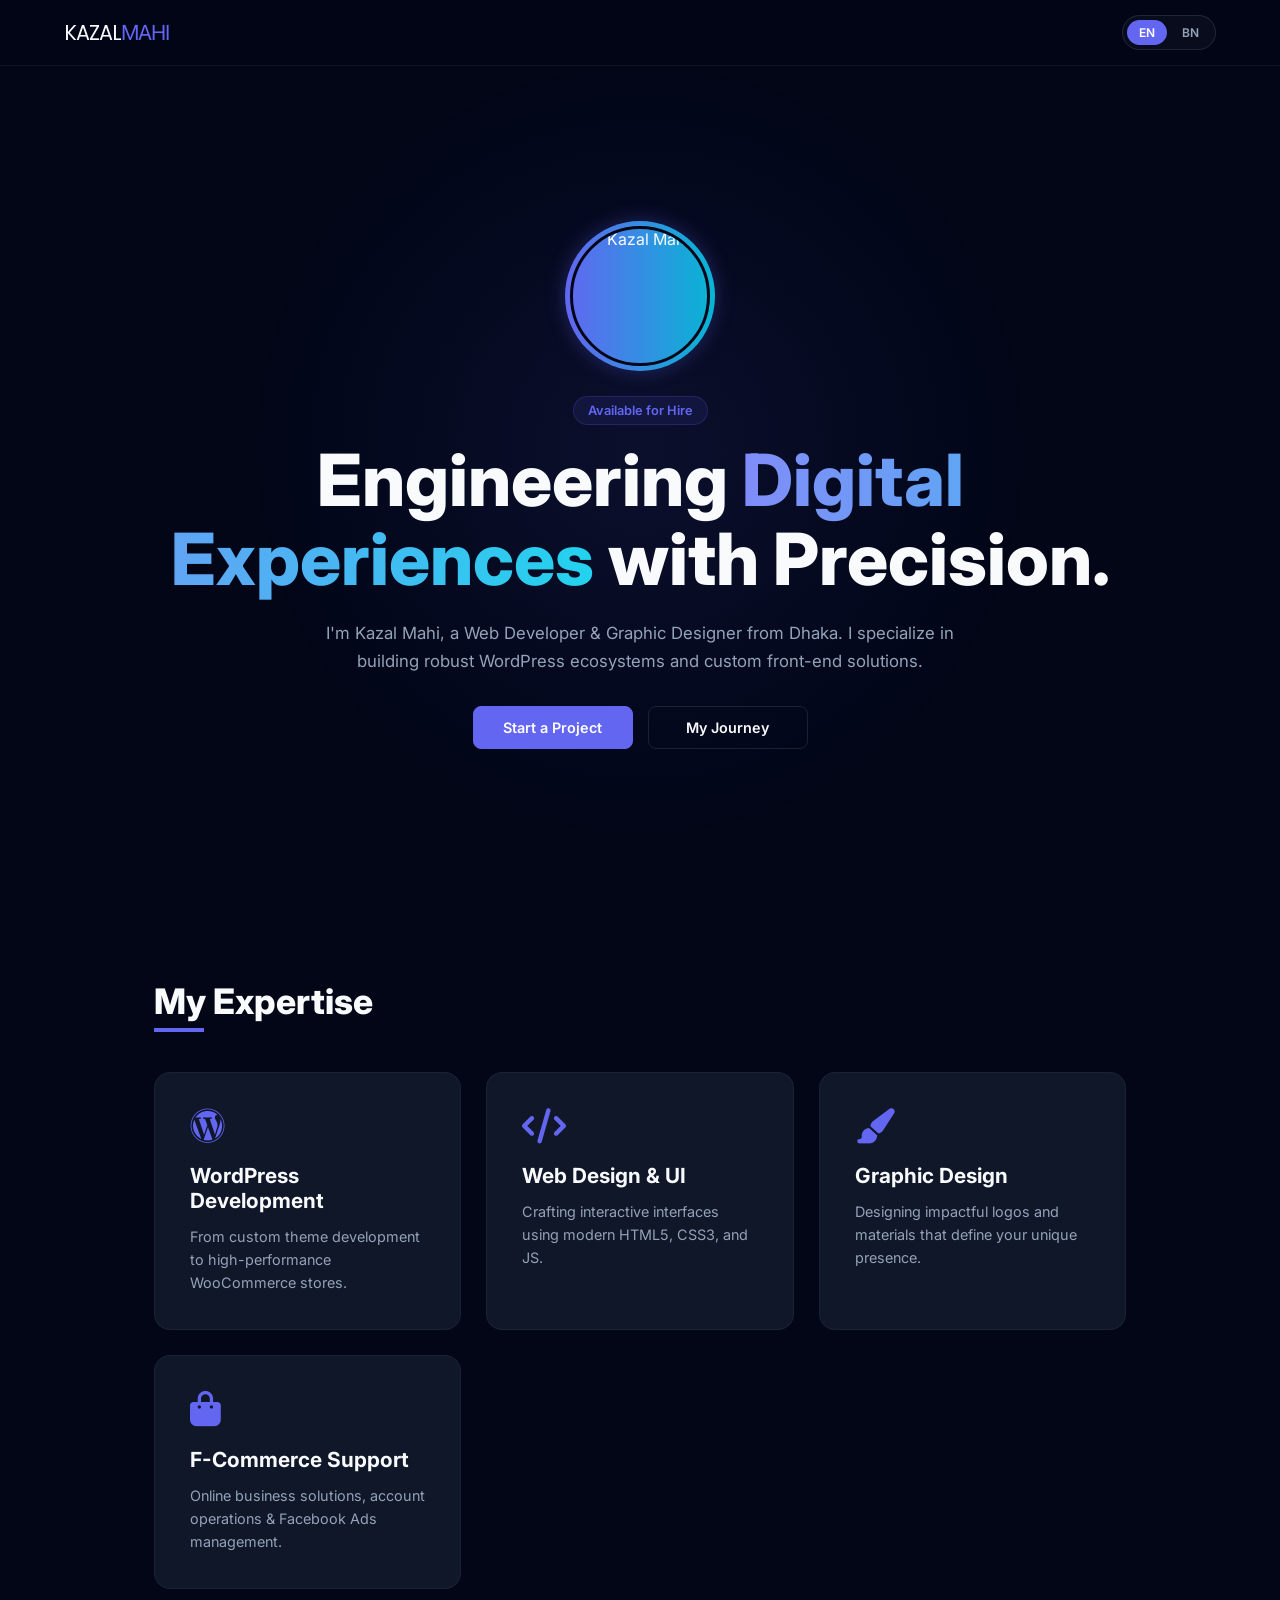
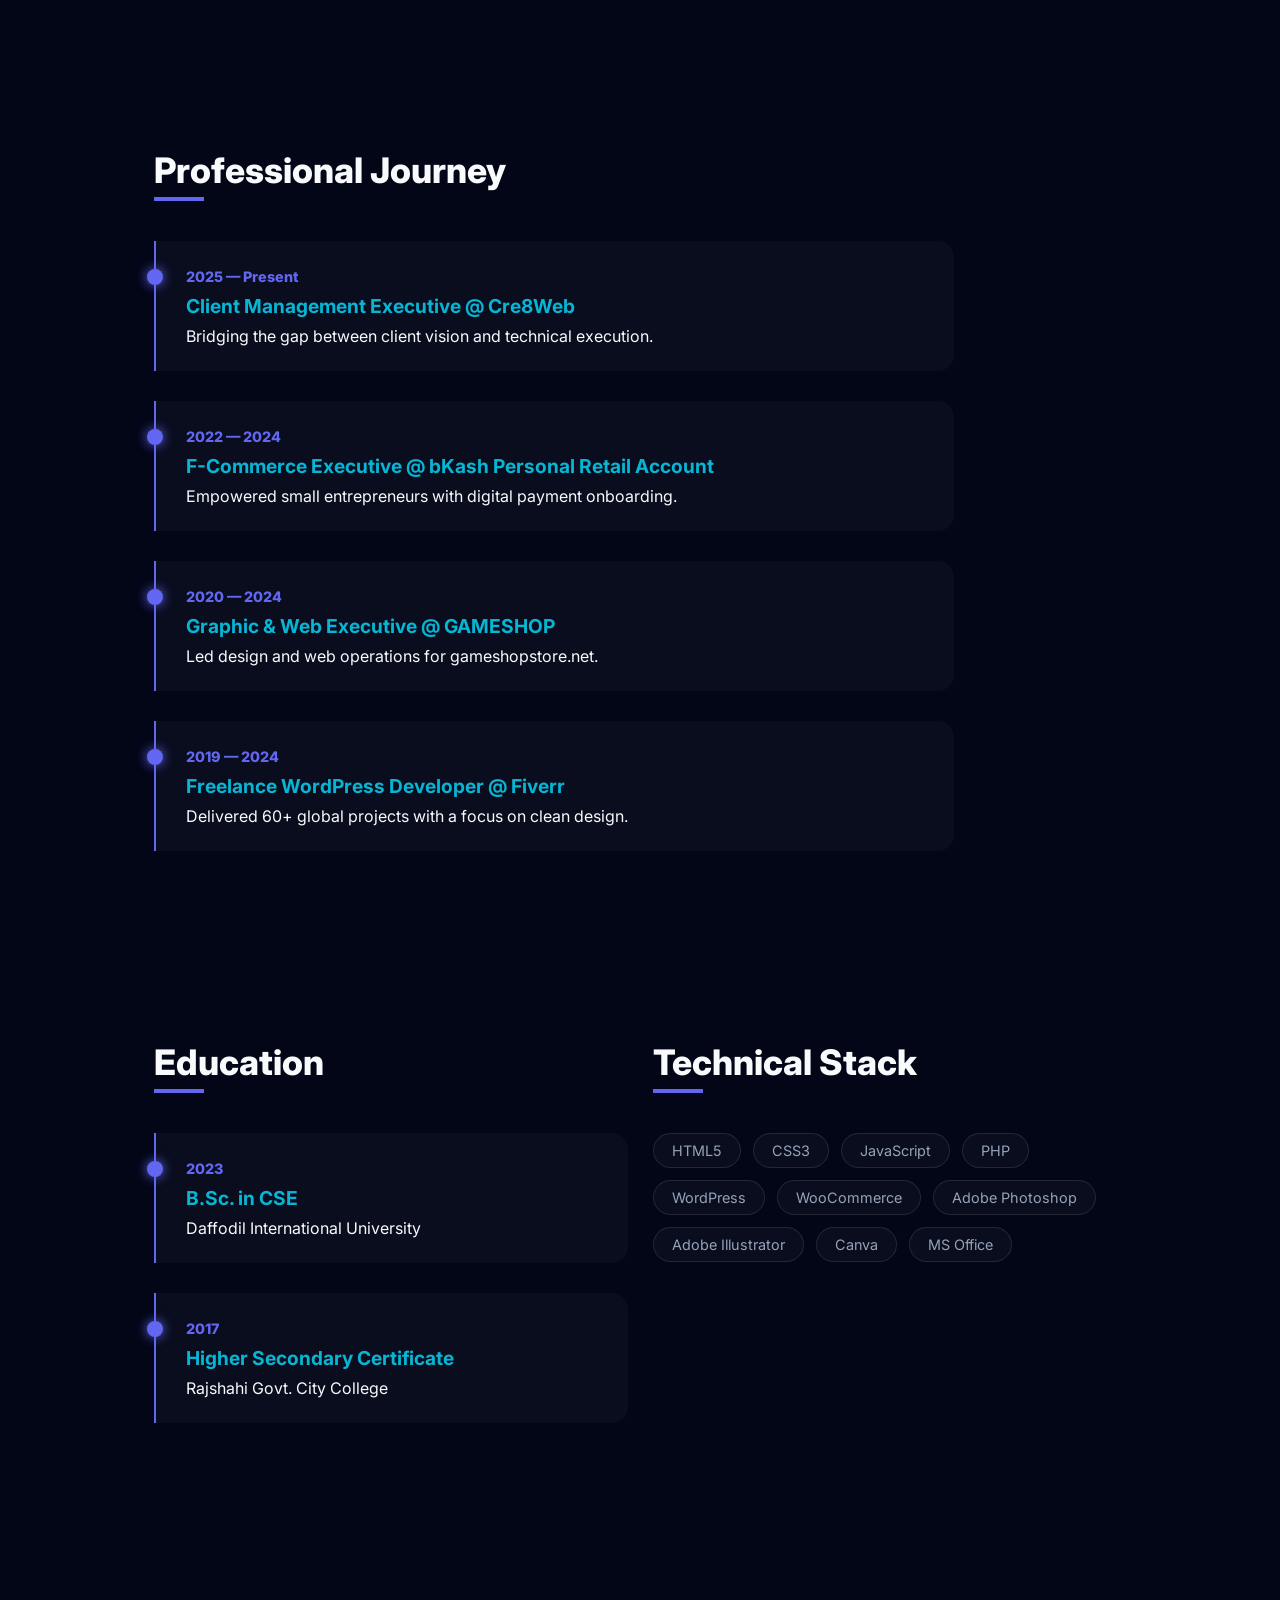
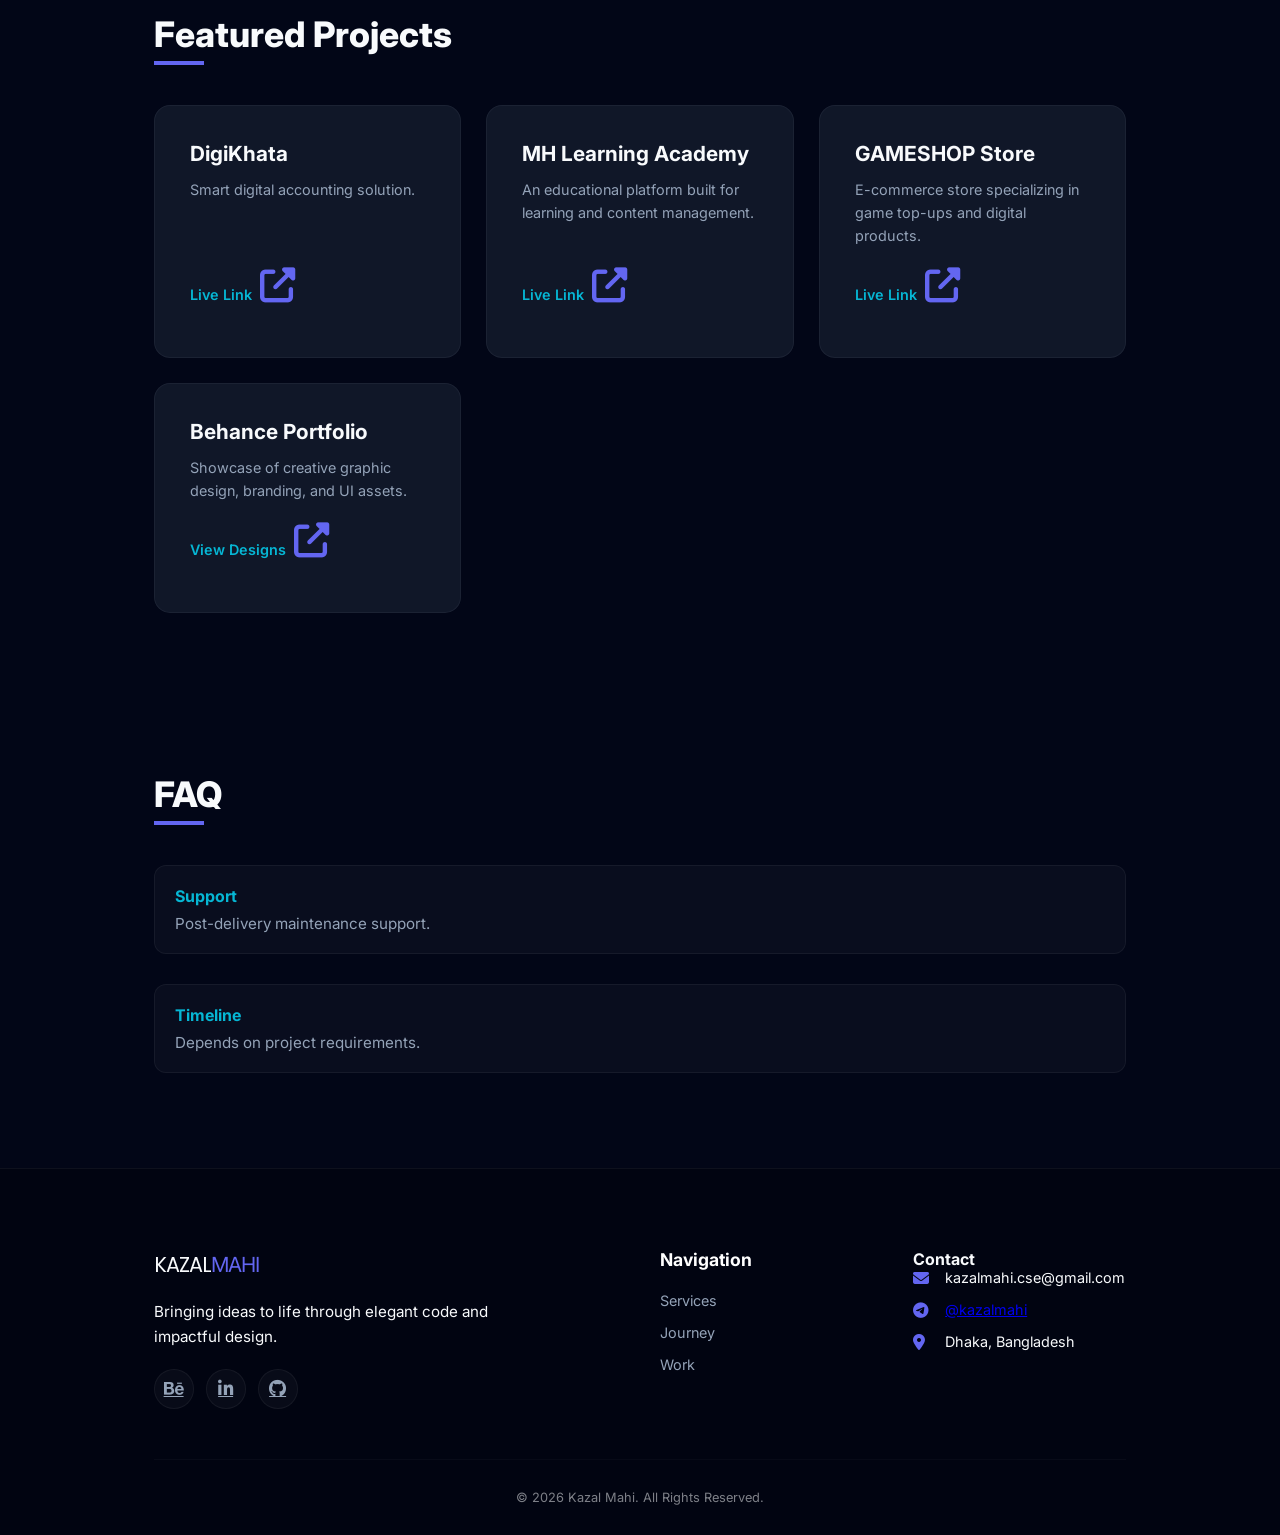
==== commit 4c84ab04: "Update index.html" ====
--- a/index.html
+++ b/index.html
@@ -172,6 +172,13 @@
             .card { padding: 25px; }
             .time-box { padding: 20px 20px; }
         }
+        body {
+    user-select: none;
+    -webkit-user-select: none;
+}
+        img {
+    pointer-events: none;
+}
     </style>
 </head>
 <body>
@@ -356,7 +363,12 @@
             <div class="contact-info">
                 <h4 data-en="Contact" data-bn="যোগাযোগ">Contact</h4>
                 <p><i class="fas fa-envelope"></i> kazalmahi.cse@gmail.com</p>
-                <p><i class="fas fa-phone"></i> +8801521119524</p>
+                <p>
+    <i class="fa-brands fa-telegram"></i>
+    <a href="https://t.me/kazalmahi" target="_blank">
+        @kazalmahi
+    </a>
+</p>
                 <p><i class="fas fa-map-marker-alt"></i> Dhaka, Bangladesh</p>
             </div>
         </div>
@@ -383,5 +395,33 @@
         });
         document.getElementById('year').textContent = new Date().getFullYear();
     </script>
+    <script>
+    // Disable right click
+    document.addEventListener('contextmenu', e => e.preventDefault());
+
+    // Disable copy, cut, paste
+    document.addEventListener('copy', e => e.preventDefault());
+    document.addEventListener('cut', e => e.preventDefault());
+    document.addEventListener('paste', e => e.preventDefault());
+
+    // Disable text selection
+    document.addEventListener('selectstart', e => e.preventDefault());
+
+    // Disable drag
+    document.addEventListener('dragstart', e => e.preventDefault());
+</script>
+    <script>
+    document.onkeydown = function(e) {
+        // Disable F12
+        if (e.keyCode == 123) return false;
+
+        // Disable Ctrl+Shift+I / Ctrl+Shift+J / Ctrl+U
+        if (e.ctrlKey && e.shiftKey && (e.keyCode == 73 || e.keyCode == 74)) return false;
+        if (e.ctrlKey && e.keyCode == 85) return false;
+
+        // Disable Ctrl+C / Ctrl+S / Ctrl+X
+        if (e.ctrlKey && (e.keyCode == 67 || e.keyCode == 83 || e.keyCode == 88)) return false;
+    };
+</script>
 </body>
 </html>
